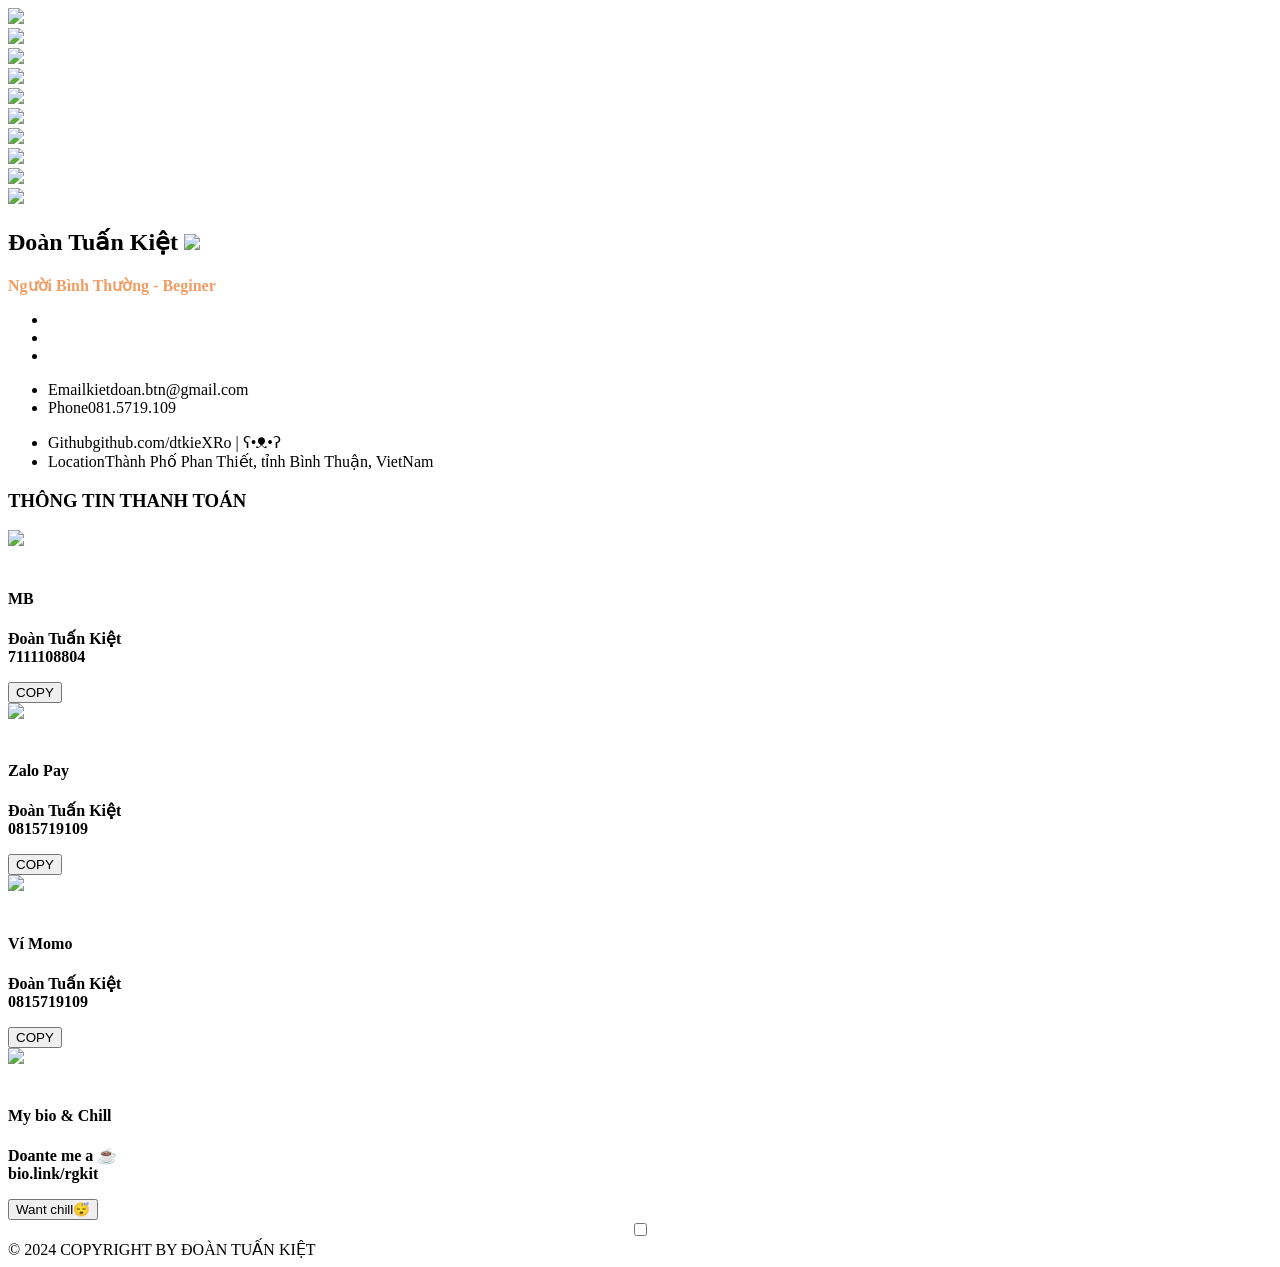
==== index.html @ 57c9725f "Add files via upload" ====
<!DOCTYPE html>
<html lang="vi">
    <head>
        <meta charset="UTF-8" />
        <meta http-equiv="X-UA-Compatible" content="IE=edge" />
        <meta name="viewport" content="width=device-width, initial-scale=1.0" />
        <title>[ Nguyễn Gia Phúc ] </title>
        <link href="https://i.imgur.com/kuAZrG5.jpg" rel="shortcut icon" type="image/x-icon" />
        <meta content="Thông Tin Thanh Toán Của Nguyễn Gia Phúc  !" property="og:title" />
        <meta content="https://cdn.trinhngocminh.com" property="og:url" />
        <meta content="https://i.imgur.com/kuAZrG5.jpg" property="og:image" />
        <meta content="website" property="og:type" />

        <link rel="stylesheet" type="text/css" href="/assets/styles/style.css?ver=2.1" />
    </head>

    <body>
        <div class="snowflake"><img src="/assets/img/hoamai.svg"/></div>
        <div class="snowflake"><img src="/assets/img/hoadao.png"/></div>
        <div class="snowflake"><img src="/assets/img/hoamai.svg"/></div>
        <div class="snowflake"><img src="/assets/img/hoadao.png"/></div>
        <div class="snowflake"><img src="/assets/img/hoamai.svg"/></div>
        <div class="snowflake"><img src="/assets/img/hoadao.png"/></div>
        <div class="snowflake"><img src="/assets/img/hoamai.svg"/></div>
        <div class="snowflake"><img src="/assets/img/hoadao.png"/></div>
        <div class="snowflake"><img src="/assets/img/hoamai.svg"/></div>

        <!-- Preloader -->
        <div class="preloader">
            <div class="preloader__wrap">
                <div class="circle-pulse">
                    <div class="circle-pulse__1"></div>
                    <div class="circle-pulse__2"></div>
                </div>
                <div class="preloader__progress"><span></span></div>
            </div>
        </div>

        <main class="main">
            <!-- Header Image -->
            <div class="header-image">
                <div class="js-parallax" style="background-image: url(/assets/img/profile.jpg);"></div>
            </div>

            <div class="container gutter-top">
                <!-- Header -->
                <header class="header box">
                    <div class="header__left">
                        <div class="header__photo">
                            <img class="header__photo-img" src="https://i.imgur.com/BYxJE1D.jpeg" />
                        </div>
                        <div class="header__base-info">
                            <h2 class="title titl--h1 Ubuntu">
                                <b>Đoàn Tuấn Kiệt  <img src="/assets/img/tich-xanh.png" style="height: 24px;" /></b>
                            </h2>
                            <div class="skill-item" style="color: #ef9d64;"><b>Người Bình Thường - Beginer  </b></div>
                            <ul class="header__social">
                                <li>
                                    <a href="https://www.facebook.com/TNAxRG/"><i class="fab fa-facebook"></i></a>
                                </li>
                                <li>
                                    <a href="//zalo.me/0815719109"><i class="fas fa-phone"></i></a>
                                </li>
                                <li>
                                    <a href="https://www.instagram.com/dtkie_ro/"><i class="fab fa-instagram"></i></a>
                                </li>
                            </ul>
                        </div>
                    </div>
                    <div class="header__right">
                        <ul class="header__contact">
                            <li><span class="overhead">Email</span>kietdoan.btn@gmail.com </li>
                            <li><span class="overhead">Phone</span>081.5719.109</li>
                        </ul>
                        <ul class="header__contact">
                            <li><span class="overhead">Github</span>github.com/dtkieXRo | ʕ•ᴥ•ʔ </li>
                            <li><span class="overhead">Location</span>Thành Phố Phan Thiết, tỉnh Bình Thuận, VietNam</li>
                        </ul>
                    </div>
                </header>

                <div class="row sticky-parent">
                    <!-- Sidebar nav -->

                    <!-- Content -->
                    <div class="col-12">
                        <div class="box box-content">
                            <!-- What -->
                            <div class="mt-1">
                                <h3 class="title title--h2 first-title title__separate">THÔNG TIN THANH TOÁN</h3>
                                <div class="row">
                                    <!-- Case Item -->
                                    <div class="col-12 col-lg-6">
                                        <div class="case-item">
                                            <img src="https://i.imgur.com/5X7IOMB.jpeg" height="55px" />
                                            <div>
                                                &nbsp;
                                                <h4 class="title title--h4">MB</h4>
                                                <p>
                                                    <b>Đoàn Tuấn Kiệt </b><br />
                                                    <b id="mbbank">7111108804  </b>
                                                </p>
                                                <button type="button" class="btn btn-primary btn-copy" onclick="copyToClipboard('#mbbankmbbank')">COPY</button>
                                            </div>
                                        </div>
                                    </div>

                                    <!-- Case Item -->
                                    <div class="col-12 col-lg-6">
                                        <div class="case-item">
                                            <img src="https://i.imgur.com/LvR0i3V.jpeg" height="55px" />
                                            <div>
                                                &nbsp;
                                                <h4 class="title title--h4">Zalo Pay </h4>
                                                <p>
                                                    <b>Đoàn Tuấn Kiệt </b><br />
                                                    <b id="zalopay">0815719109</b>
                                                </p>
                                                <button type="button" class="btn btn-primary btn-copy" onclick="copyToClipboard('#zalopay')">COPY</button>
                                            </div>
                                        </div>
                                    </div>

                                    <!-- Case Item -->
                                    <div class="col-12 col-lg-6">
                                        <div class="case-item">
                                            <img src="/assets/img/momo.png" height="55px" />
                                            <div>
                                                &nbsp;
                                                <h4 class="title title--h4">Ví Momo</h4>
                                                <p>
                                                    <b>Đoàn Tuấn Kiệt </b><br />
                                                    <b id="momo">0815719109 </b>
                                                </p>
                                                <button type="button" class="btn btn-primary btn-copy" onclick="copyToClipboard('#momo')">COPY</button>
                                            </div>
                                        </div>
                                    </div>
                                    <div class="col-12 col-lg-6">
                                        <div class="case-item">
                                            <img src="https://i.imgur.com/7Mg3vXl.jpeg" height="55px" />
                                            <div>
                                                &nbsp;
                                                <h4 class="title title--h4">My bio & Chill </h4>
                                                <p>
                                                    <b>Doante me a ☕ </b><br />
                                                    <b id="pay">bio.link/rgkit</b>
                                                </p>
                                                    <button id="Button" class="btn-primary btn-copy" >Want chill😴</button>

                                                    <script type="text/javascript">
                                                        document.getElementById("Button").onclick = function () {
                                                            location.href = "https://youtu.be/Ic8qdWPeAzk?si=wEjLcihE8HkPSHUP";
                                                        };
                                                    </script>
                                            </div>
                                        </div>
                                    </div>
                                    <!-- Case Item -->
                                </div>
                                <center>
                                    <input type="checkbox" class="checkbox" id="checkbox" value="yes">
                                    <label for="checkbox" class="label-check">
                                      <i class="fas fa-moon"></i>
                                      <i class='fas fa-sun'></i>
                                      <div class='ball'>
                                    </label>
                                </center>
                            </div>

                        </div>

                        <!-- Footer -->
                        <footer class="footer">
                            © 2024 COPYRIGHT BY ĐOÀN TUẤN KIỆT 
                        </footer>
                    </div>
                </div>
            </div>
        </main>
        <!-- JavaScripts -->
        <script src="/assets/js/jquery-3.4.1.min.js"></script>
        <script src="/assets/js/script.js"></script>
        <script src="/assets/js/sweetalert2.all.min.js"></script>
        <script src="/assets/js/plugins.min.js"></script>
        <script src="/assets/js/common.js"></script>
    </body>
</html>
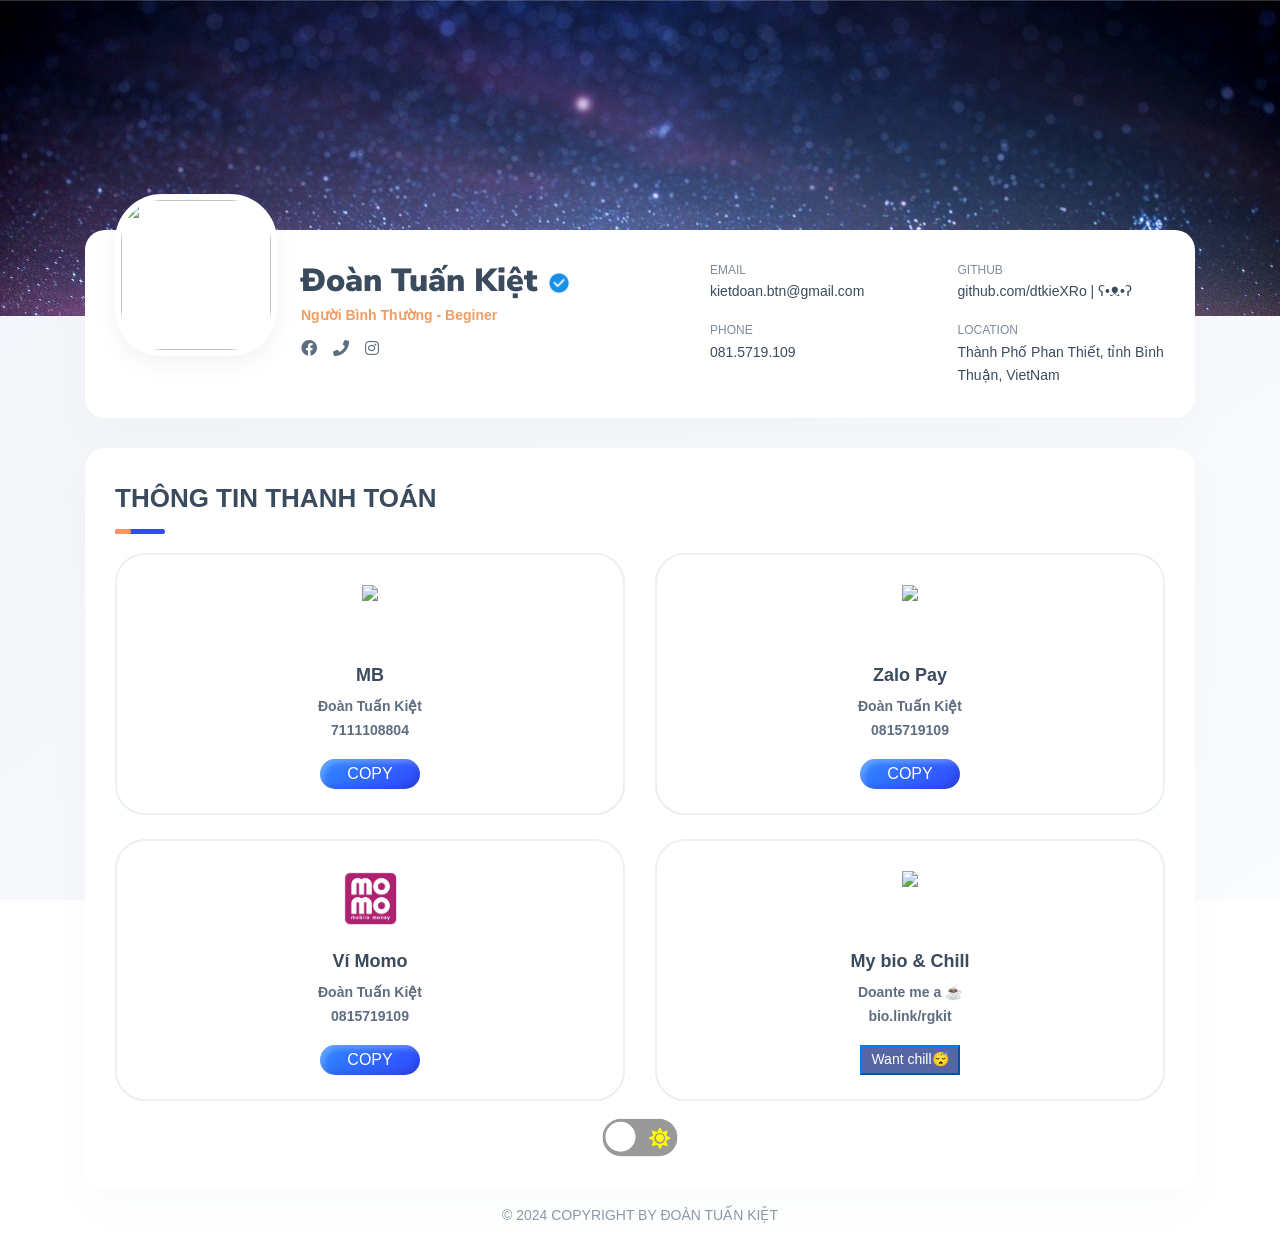
==== commit 1f59678b: "tt pay" ====
--- a/index.html
+++ b/index.html
@@ -1,188 +1,188 @@
-<!DOCTYPE html>
-<html lang="vi">
-    <head>
-        <meta charset="UTF-8" />
-        <meta http-equiv="X-UA-Compatible" content="IE=edge" />
-        <meta name="viewport" content="width=device-width, initial-scale=1.0" />
-        <title>[ Nguyễn Gia Phúc ] </title>
-        <link href="https://i.imgur.com/kuAZrG5.jpg" rel="shortcut icon" type="image/x-icon" />
-        <meta content="Thông Tin Thanh Toán Của Nguyễn Gia Phúc  !" property="og:title" />
-        <meta content="https://cdn.trinhngocminh.com" property="og:url" />
-        <meta content="https://i.imgur.com/kuAZrG5.jpg" property="og:image" />
-        <meta content="website" property="og:type" />
-
-        <link rel="stylesheet" type="text/css" href="/assets/styles/style.css?ver=2.1" />
-    </head>
-
-    <body>
-        <div class="snowflake"><img src="/assets/img/hoamai.svg"/></div>
-        <div class="snowflake"><img src="/assets/img/hoadao.png"/></div>
-        <div class="snowflake"><img src="/assets/img/hoamai.svg"/></div>
-        <div class="snowflake"><img src="/assets/img/hoadao.png"/></div>
-        <div class="snowflake"><img src="/assets/img/hoamai.svg"/></div>
-        <div class="snowflake"><img src="/assets/img/hoadao.png"/></div>
-        <div class="snowflake"><img src="/assets/img/hoamai.svg"/></div>
-        <div class="snowflake"><img src="/assets/img/hoadao.png"/></div>
-        <div class="snowflake"><img src="/assets/img/hoamai.svg"/></div>
-
-        <!-- Preloader -->
-        <div class="preloader">
-            <div class="preloader__wrap">
-                <div class="circle-pulse">
-                    <div class="circle-pulse__1"></div>
-                    <div class="circle-pulse__2"></div>
-                </div>
-                <div class="preloader__progress"><span></span></div>
-            </div>
-        </div>
-
-        <main class="main">
-            <!-- Header Image -->
-            <div class="header-image">
-                <div class="js-parallax" style="background-image: url(/assets/img/profile.jpg);"></div>
-            </div>
-
-            <div class="container gutter-top">
-                <!-- Header -->
-                <header class="header box">
-                    <div class="header__left">
-                        <div class="header__photo">
-                            <img class="header__photo-img" src="https://i.imgur.com/BYxJE1D.jpeg" />
-                        </div>
-                        <div class="header__base-info">
-                            <h2 class="title titl--h1 Ubuntu">
-                                <b>Đoàn Tuấn Kiệt  <img src="/assets/img/tich-xanh.png" style="height: 24px;" /></b>
-                            </h2>
-                            <div class="skill-item" style="color: #ef9d64;"><b>Người Bình Thường - Beginer  </b></div>
-                            <ul class="header__social">
-                                <li>
-                                    <a href="https://www.facebook.com/TNAxRG/"><i class="fab fa-facebook"></i></a>
-                                </li>
-                                <li>
-                                    <a href="//zalo.me/0815719109"><i class="fas fa-phone"></i></a>
-                                </li>
-                                <li>
-                                    <a href="https://www.instagram.com/dtkie_ro/"><i class="fab fa-instagram"></i></a>
-                                </li>
-                            </ul>
-                        </div>
-                    </div>
-                    <div class="header__right">
-                        <ul class="header__contact">
-                            <li><span class="overhead">Email</span>kietdoan.btn@gmail.com </li>
-                            <li><span class="overhead">Phone</span>081.5719.109</li>
-                        </ul>
-                        <ul class="header__contact">
-                            <li><span class="overhead">Github</span>github.com/dtkieXRo | ʕ•ᴥ•ʔ </li>
-                            <li><span class="overhead">Location</span>Thành Phố Phan Thiết, tỉnh Bình Thuận, VietNam</li>
-                        </ul>
-                    </div>
-                </header>
-
-                <div class="row sticky-parent">
-                    <!-- Sidebar nav -->
-
-                    <!-- Content -->
-                    <div class="col-12">
-                        <div class="box box-content">
-                            <!-- What -->
-                            <div class="mt-1">
-                                <h3 class="title title--h2 first-title title__separate">THÔNG TIN THANH TOÁN</h3>
-                                <div class="row">
-                                    <!-- Case Item -->
-                                    <div class="col-12 col-lg-6">
-                                        <div class="case-item">
-                                            <img src="https://i.imgur.com/5X7IOMB.jpeg" height="55px" />
-                                            <div>
-                                                &nbsp;
-                                                <h4 class="title title--h4">MB</h4>
-                                                <p>
-                                                    <b>Đoàn Tuấn Kiệt </b><br />
-                                                    <b id="mbbank">7111108804  </b>
-                                                </p>
-                                                <button type="button" class="btn btn-primary btn-copy" onclick="copyToClipboard('#mbbankmbbank')">COPY</button>
-                                            </div>
-                                        </div>
-                                    </div>
-
-                                    <!-- Case Item -->
-                                    <div class="col-12 col-lg-6">
-                                        <div class="case-item">
-                                            <img src="https://i.imgur.com/LvR0i3V.jpeg" height="55px" />
-                                            <div>
-                                                &nbsp;
-                                                <h4 class="title title--h4">Zalo Pay </h4>
-                                                <p>
-                                                    <b>Đoàn Tuấn Kiệt </b><br />
-                                                    <b id="zalopay">0815719109</b>
-                                                </p>
-                                                <button type="button" class="btn btn-primary btn-copy" onclick="copyToClipboard('#zalopay')">COPY</button>
-                                            </div>
-                                        </div>
-                                    </div>
-
-                                    <!-- Case Item -->
-                                    <div class="col-12 col-lg-6">
-                                        <div class="case-item">
-                                            <img src="/assets/img/momo.png" height="55px" />
-                                            <div>
-                                                &nbsp;
-                                                <h4 class="title title--h4">Ví Momo</h4>
-                                                <p>
-                                                    <b>Đoàn Tuấn Kiệt </b><br />
-                                                    <b id="momo">0815719109 </b>
-                                                </p>
-                                                <button type="button" class="btn btn-primary btn-copy" onclick="copyToClipboard('#momo')">COPY</button>
-                                            </div>
-                                        </div>
-                                    </div>
-                                    <div class="col-12 col-lg-6">
-                                        <div class="case-item">
-                                            <img src="https://i.imgur.com/7Mg3vXl.jpeg" height="55px" />
-                                            <div>
-                                                &nbsp;
-                                                <h4 class="title title--h4">My bio & Chill </h4>
-                                                <p>
-                                                    <b>Doante me a ☕ </b><br />
-                                                    <b id="pay">bio.link/rgkit</b>
-                                                </p>
+<!DOCTYPE html>
+<html lang="vi">
+    <head>
+        <meta charset="UTF-8" />
+        <meta http-equiv="X-UA-Compatible" content="IE=edge" />
+        <meta name="viewport" content="width=device-width, initial-scale=1.0" />
+        <title>[ Nguyễn Gia Phúc ] </title>
+        <link href="https://i.imgur.com/kuAZrG5.jpg" rel="shortcut icon" type="image/x-icon" />
+        <meta content="Thông Tin Thanh Toán Của Nguyễn Gia Phúc  !" property="og:title" />
+        <meta content="https://cdn.trinhngocminh.com" property="og:url" />
+        <meta content="https://i.imgur.com/kuAZrG5.jpg" property="og:image" />
+        <meta content="website" property="og:type" />
+
+        <link rel="stylesheet" type="text/css" href="/assets/styles/style.css?ver=2.1" />
+    </head>
+
+    <body>
+        <div class="snowflake"><img src="/assets/img/hoamai.svg"/></div>
+        <div class="snowflake"><img src="/assets/img/hoadao.png"/></div>
+        <div class="snowflake"><img src="/assets/img/hoamai.svg"/></div>
+        <div class="snowflake"><img src="/assets/img/hoadao.png"/></div>
+        <div class="snowflake"><img src="/assets/img/hoamai.svg"/></div>
+        <div class="snowflake"><img src="/assets/img/hoadao.png"/></div>
+        <div class="snowflake"><img src="/assets/img/hoamai.svg"/></div>
+        <div class="snowflake"><img src="/assets/img/hoadao.png"/></div>
+        <div class="snowflake"><img src="/assets/img/hoamai.svg"/></div>
+
+        <!-- Preloader -->
+        <div class="preloader">
+            <div class="preloader__wrap">
+                <div class="circle-pulse">
+                    <div class="circle-pulse__1"></div>
+                    <div class="circle-pulse__2"></div>
+                </div>
+                <div class="preloader__progress"><span></span></div>
+            </div>
+        </div>
+
+        <main class="main">
+            <!-- Header Image -->
+            <div class="header-image">
+                <div class="js-parallax" style="background-image: url(/assets/img/profile.jpg);"></div>
+            </div>
+
+            <div class="container gutter-top">
+                <!-- Header -->
+                <header class="header box">
+                    <div class="header__left">
+                        <div class="header__photo">
+                            <img class="header__photo-img" src="https://i.imgur.com/BYxJE1D.jpeg" />
+                        </div>
+                        <div class="header__base-info">
+                            <h2 class="title titl--h1 Ubuntu">
+                                <b>Đoàn Tuấn Kiệt  <img src="/assets/img/tich-xanh.png" style="height: 24px;" /></b>
+                            </h2>
+                            <div class="skill-item" style="color: #ef9d64;"><b>Người Bình Thường - Beginer  </b></div>
+                            <ul class="header__social">
+                                <li>
+                                    <a href="https://www.facebook.com/TNAxRG/"><i class="fab fa-facebook"></i></a>
+                                </li>
+                                <li>
+                                    <a href="//zalo.me/0815719109"><i class="fas fa-phone"></i></a>
+                                </li>
+                                <li>
+                                    <a href="https://www.instagram.com/dtkie_ro/"><i class="fab fa-instagram"></i></a>
+                                </li>
+                            </ul>
+                        </div>
+                    </div>
+                    <div class="header__right">
+                        <ul class="header__contact">
+                            <li><span class="overhead">Email</span>kietdoan.btn@gmail.com </li>
+                            <li><span class="overhead">Phone</span>081.5719.109</li>
+                        </ul>
+                        <ul class="header__contact">
+                            <li><span class="overhead">Github</span>github.com/dtkieXRo | ʕ•ᴥ•ʔ </li>
+                            <li><span class="overhead">Location</span>Thành Phố Phan Thiết, tỉnh Bình Thuận, VietNam</li>
+                        </ul>
+                    </div>
+                </header>
+
+                <div class="row sticky-parent">
+                    <!-- Sidebar nav -->
+
+                    <!-- Content -->
+                    <div class="col-12">
+                        <div class="box box-content">
+                            <!-- What -->
+                            <div class="mt-1">
+                                <h3 class="title title--h2 first-title title__separate">THÔNG TIN THANH TOÁN</h3>
+                                <div class="row">
+                                    <!-- Case Item -->
+                                    <div class="col-12 col-lg-6">
+                                        <div class="case-item">
+                                            <img src="https://i.imgur.com/5X7IOMB.jpeg" height="55px" />
+                                            <div>
+                                                &nbsp;
+                                                <h4 class="title title--h4">MB</h4>
+                                                <p>
+                                                    <b>Đoàn Tuấn Kiệt </b><br />
+                                                    <b id="mbbank">7111108804  </b>
+                                                </p>
+                                                <button type="button" class="btn btn-primary btn-copy" onclick="copyToClipboard('#mbbankmbbank')">COPY</button>
+                                            </div>
+                                        </div>
+                                    </div>
+
+                                    <!-- Case Item -->
+                                    <div class="col-12 col-lg-6">
+                                        <div class="case-item">
+                                            <img src="https://i.imgur.com/LvR0i3V.jpeg" height="55px" />
+                                            <div>
+                                                &nbsp;
+                                                <h4 class="title title--h4">Zalo Pay </h4>
+                                                <p>
+                                                    <b>Đoàn Tuấn Kiệt </b><br />
+                                                    <b id="zalopay">0815719109</b>
+                                                </p>
+                                                <button type="button" class="btn btn-primary btn-copy" onclick="copyToClipboard('#zalopay')">COPY</button>
+                                            </div>
+                                        </div>
+                                    </div>
+
+                                    <!-- Case Item -->
+                                    <div class="col-12 col-lg-6">
+                                        <div class="case-item">
+                                            <img src="/assets/img/momo.png" height="55px" />
+                                            <div>
+                                                &nbsp;
+                                                <h4 class="title title--h4">Ví Momo</h4>
+                                                <p>
+                                                    <b>Đoàn Tuấn Kiệt </b><br />
+                                                    <b id="momo">0815719109 </b>
+                                                </p>
+                                                <button type="button" class="btn btn-primary btn-copy" onclick="copyToClipboard('#momo')">COPY</button>
+                                            </div>
+                                        </div>
+                                    </div>
+                                    <div class="col-12 col-lg-6">
+                                        <div class="case-item">
+                                            <img src="https://i.imgur.com/7Mg3vXl.jpeg" height="55px" />
+                                            <div>
+                                                &nbsp;
+                                                <h4 class="title title--h4">My bio & Chill </h4>
+                                                <p>
+                                                    <b>Doante me a ☕ </b><br />
+                                                    <b id="pay">bio.link/rgkit</b>
+                                                </p>
                                                     <button id="Button" class="btn-primary btn-copy" >Want chill😴</button>
 
                                                     <script type="text/javascript">
                                                         document.getElementById("Button").onclick = function () {
                                                             location.href = "https://youtu.be/Ic8qdWPeAzk?si=wEjLcihE8HkPSHUP";
                                                         };
-                                                    </script>
-                                            </div>
-                                        </div>
-                                    </div>
-                                    <!-- Case Item -->
-                                </div>
-                                <center>
-                                    <input type="checkbox" class="checkbox" id="checkbox" value="yes">
-                                    <label for="checkbox" class="label-check">
-                                      <i class="fas fa-moon"></i>
-                                      <i class='fas fa-sun'></i>
-                                      <div class='ball'>
-                                    </label>
-                                </center>
-                            </div>
-
-                        </div>
-
-                        <!-- Footer -->
-                        <footer class="footer">
-                            © 2024 COPYRIGHT BY ĐOÀN TUẤN KIỆT 
-                        </footer>
-                    </div>
-                </div>
-            </div>
-        </main>
-        <!-- JavaScripts -->
-        <script src="/assets/js/jquery-3.4.1.min.js"></script>
-        <script src="/assets/js/script.js"></script>
-        <script src="/assets/js/sweetalert2.all.min.js"></script>
-        <script src="/assets/js/plugins.min.js"></script>
-        <script src="/assets/js/common.js"></script>
-    </body>
-</html>
+                                                    </script>
+                                            </div>
+                                        </div>
+                                    </div>
+                                    <!-- Case Item -->
+                                </div>
+                                <center>
+                                    <input type="checkbox" class="checkbox" id="checkbox" value="yes">
+                                    <label for="checkbox" class="label-check">
+                                      <i class="fas fa-moon"></i>
+                                      <i class='fas fa-sun'></i>
+                                      <div class='ball'>
+                                    </label>
+                                </center>
+                            </div>
+
+                        </div>
+
+                        <!-- Footer -->
+                        <footer class="footer">
+                            © 2024 COPYRIGHT BY ĐOÀN TUẤN KIỆT 
+                        </footer>
+                    </div>
+                </div>
+            </div>
+        </main>
+        <!-- JavaScripts -->
+        <script src="/assets/js/jquery-3.4.1.min.js"></script>
+        <script src="/assets/js/script.js"></script>
+        <script src="/assets/js/sweetalert2.all.min.js"></script>
+        <script src="/assets/js/plugins.min.js"></script>
+        <script src="/assets/js/common.js"></script>
+    </body>
+</html>
--- a/assets/styles/style.css
+++ b/assets/styles/style.css
@@ -0,0 +1,2725 @@
+/* ------------------------------------------------
+ Author: LuvUYN (LuvUYN)
+ Modder: KieR
+ Template Name: LUYN 08.03
+ version: 08.03.08
+------------------------------------------------ */
+/* ------------------------------------------------
+
+ - General Styles
+ - Typography
+ - Preloader
+ - Form
+ - Button
+ - Preloader
+ - Header
+ - Sections
+ - Navbar
+ - Footer
+ - Cases
+ - Clients
+ - Contact
+ - Single post
+ - Footer
+ - Contact
+ - Portfolio
+ - News
+ - Single news
+ - Testimonials
+ - Timeline
+ - Other
+ - Custom
+------------------------------------------------ */
+
+@import url("bootstrap.css");
+@import url("https://cdnjs.cloudflare.com/ajax/libs/font-awesome/5.10.1/css/all.min.css");
+@import url("https://fonts.googleapis.com/css2?family=Nunito+Sans:wght@300&display=swap");
+
+:root {
+  --background: linear-gradient(145.44deg, #F2F4FA 0%, #FAFBFC 100%);
+  --color: #5E6E80;
+  --preloader: #fff;
+  --header__left: #EBF0F2;
+  --header__photo: #fff;
+  --header__social: #5E6E80;
+  --box__color: #fff;
+  --box__border: #EBF0F2;
+  --case__item: #EBF0F2;
+  --overhead: rgba(94, 110, 128, 0.8); 
+  --text__color: #3B4B5E;
+}
+
+[data-theme="dark"] {
+  --background: #1d1e24;
+  --color: #aeb0b8;
+  --preloader: #1d1e24;
+  --header__left: #33363d;
+  --header__photo: #23262b;
+  --header__social:#93959c;
+  --box__color: #23262b;
+  --box__boder: #33363d; 
+  --case__item: #33363d;
+  --overhead: #aeb0b8;
+  --text__color: #fcfcfc;
+}
+
+/* -----------------------------------------------------------------
+    - General Styles
+----------------------------------------------------------------- */
+*,
+::before,
+::after {
+  background-repeat: no-repeat;
+  box-sizing: border-box;
+}
+
+html {
+  font-size: 1rem;
+  -webkit-overflow-scrolling: touch;
+  -webkit-box-sizing: border-box;
+  box-sizing: border-box;
+  -ms-overflow-x: hidden;
+}
+
+body, html {
+  -webkit-text-size-adjust: 100%;
+}
+
+body {
+  background: var(--background);
+  background-repeat: no-repeat;
+  background-attachment: fixed;
+  color: var(--color);
+  font-family: "Poppins", sans-serif;
+  font-weight: 400;
+  font-size: 0.875rem;
+  line-height: 1.7;
+  min-height: 100vh;
+  overflow-x: hidden;
+  -ms-overflow-style: scrollbar;
+  -webkit-font-smoothing: antialiased;
+}
+@media only screen and (max-width: 580px) {
+  body {
+    line-height: 1.6;
+  }
+}
+
+html.is-scroll-disabled body {
+  height: 100vh;
+  overflow: hidden;
+}
+
+@media all and (-ms-high-contrast: none), (-ms-high-contrast: active) {
+  html.is-scroll-disabled {
+    overflow: hidden;
+  }
+}
+.no-scroll {
+  overflow: hidden;
+  -ms-overflow-style: none;
+}
+
+.no-scroll-height {
+  overflow-x: hidden;
+}
+
+.svg-defs {
+  position: absolute;
+  height: 0;
+  width: 0;
+}
+
+@media only screen and (max-width: 580px) {
+  .bg-triangles {
+    background-size: contain;
+  }
+}
+
+/* -----------------------------------------------------------------
+    - Typography
+----------------------------------------------------------------- */
+h1, h2, h3, h4, h5, h6 {
+  color: var(--text__color);
+  font-family: "Poppins", sans-serif;
+  font-weight: 600;
+  line-height: 1.3;
+}
+.title--h1 {
+  font-size: 2rem;
+  margin-bottom: 1.3rem;
+}
+@media only screen and (max-width: 580px) {
+  .title--h1 {
+    font-size: 1.75rem;
+    margin-bottom: 1rem;
+  }
+}
+.title--h2 {
+  font-size: 1.625rem;
+}
+@media only screen and (max-width: 580px) {
+  .title--h2 {
+    font-size: 1.375rem;
+  }
+}
+.title--h3 {
+  font-size: 1.5rem;
+  margin-bottom: 1rem;
+}
+@media only screen and (max-width: 580px) {
+  .title--h3 {
+    font-size: 1.125rem;
+  }
+}
+.title--h4 {
+  font-size: 1.125rem;
+}
+@media only screen and (max-width: 580px) {
+  .title--h4 {
+    font-size: 1rem;
+  }
+}
+.title--h5 {
+  font-size: 1rem;
+}
+@media only screen and (max-width: 580px) {
+  .title--h5 {
+    font-size: 0.875rem;
+  }
+}
+.title--h6 {
+  font-size: 0.875rem;
+}
+@media only screen and (max-width: 580px) {
+  .title--h6 {
+    font-size: 0.75rem;
+  }
+}
+.title--tone {
+  color: #304CFD;
+}
+.title-icon {
+  margin-right: 0.5rem;
+  margin-top: -0.25rem;
+  height: 1.875rem;
+  width: 1.875rem;
+}
+@media only screen and (max-width: 580px) {
+  .title-icon {
+    height: 1.5625rem;
+    width: 1.875rem;
+  }
+}
+.title__separate {
+  margin-bottom: 2.3125rem;
+  position: relative;
+}
+.title__separate::before, .title__separate::after {
+  content: '';
+  background-color: #304CFD;
+  border-radius: 0.5rem;
+  height: 5px;
+  position: absolute;
+  bottom: -1.125rem;
+  left: 0;
+  width: 3.125rem;
+  z-index: 1;
+}
+.title__separate::after {
+  background-color: #FF965D;
+  width: 1rem;
+}
+@media only screen and (max-width: 580px) {
+  .title__separate {
+    margin-bottom: 1.5625rem;
+  }
+  .title__separate::before, .title__separate::after {
+    height: 0.1875rem;
+    bottom: -0.625rem;
+  }
+  .title__separate::before {
+    width: 3rem;
+  }
+  .title__separate::after {
+    width: 1rem;
+  }
+}
+
+.weight--400 {
+  font-weight: 400;
+}
+.weight--500 {
+  font-weight: 500;
+}
+.weight--600 {
+  font-weight: 600;
+}
+
+.overhead {
+  color: var(--overhead);
+  font-size: 0.75rem;
+  display: block;
+  text-transform: uppercase;
+}
+
+.block-quote {
+  font-size: 1.25rem;
+  font-weight: 400;
+  font-style: italic;
+  margin: 1.8125rem 0;
+  position: relative;
+  line-height: 1.6;
+}
+@media only screen and (max-width: 991px) {
+  .block-quote {
+    padding-left: 3.75rem;
+  }
+}
+@media only screen and (max-width: 580px) {
+  .block-quote {
+    font-size: 1.125rem;
+    margin: 0.625rem 0 1.25rem;
+    padding-left: 0;
+    padding-top: 2.5rem;
+  }
+}
+.block-quote::before {
+  background-image: url(../icons/icon-quote.svg);
+  background-repeat: no-repeat;
+  background-position: center;
+  background-size: contain;
+  content: '';
+  height: 2.125rem;
+  margin: 0 auto;
+  position: absolute;
+  top: 0;
+  left: -3.375rem;
+  width: 2.125rem;
+}
+@media only screen and (max-width: 991px) {
+  .block-quote::before {
+    left: 0;
+  }
+}
+@media only screen and (max-width: 580px) {
+  .block-quote::before {
+    right: 0;
+  }
+}
+.block-quote__author {
+  font-size: 0.875rem;
+  font-style: normal;
+  display: block;
+  margin-top: 0.625rem;
+  padding-left: 3rem;
+  position: relative;
+}
+@media only screen and (max-width: 580px) {
+  .block-quote__author {
+    font-size: 0.875rem;
+    margin-top: 0;
+    padding-left: 2rem;
+  }
+}
+.block-quote__author::before {
+  content: '';
+  background-color: #5E6E80;
+  height: 1px;
+  margin-bottom: auto;
+  margin-top: auto;
+  position: absolute;
+  top: 0;
+  bottom: 0;
+  left: 0;
+  width: 2rem;
+}
+@media only screen and (max-width: 580px) {
+  .block-quote__author::before {
+    width: 1rem;
+  }
+}
+
+a {
+  color: #304CFD;
+  cursor: pointer;
+  text-decoration: none;
+  -webkit-text-decoration-skip: objects;
+  transition: color 0.3s cubic-bezier(0.72, 0.16, 0.345, 0.875);
+}
+a:hover {
+  color: #304CFD;
+  outline: none;
+  text-decoration: underline;
+}
+a.decoration--none {
+  text-decoration: none;
+}
+
+img {
+  max-width: 100%;
+  -webkit-user-select: none;
+  -moz-user-select: none;
+  -ms-user-select: none;
+  user-select: none;
+}
+
+iframe {
+  background-color: #5E6E80;
+  border: 0;
+  display: block;
+  height: 100%;
+  width: 100%;
+}
+
+.cover {
+  border-radius: 0.375rem;
+  object-fit: cover;
+  object-position: center;
+  font-family: 'object-fit: cover; object-position: center;';
+  height: 100%;
+  width: 100%;
+}
+@media only screen and (max-width: 580px) {
+  .cover {
+    border-radius: 0.25rem;
+  }
+}
+
+::-moz-selection {
+  background: transparent;
+  color: #304CFD;
+}
+
+::selection {
+  background: transparent;
+  color: #304CFD;
+}
+
+/* -----------------------------------------------------------------
+    - Form
+----------------------------------------------------------------- */
+.form-control, .textarea, select,
+.custom-select {
+  background-color: #F7F9FA;
+  border: 2px solid #F7F9FA;
+  border-radius: 1.25rem;
+  box-shadow: none;
+  color: #5E6E80;
+  font-size: inherit;
+  height: auto;
+  padding: 0.875rem 1.375rem 0.8125rem;
+  position: relative;
+  width: 100%;
+  -webkit-appearance: none;
+  -moz-appearance: none;
+  appearance: none;
+}
+@media only screen and (max-width: 580px) {
+  .form-control, .textarea, select,
+  .custom-select {
+    padding: 0.8125rem 1.375rem 0.75rem;
+  }
+}
+
+.form-control:focus, .textarea:focus, select:focus,
+.custom-select:focus {
+  background-color: #fff;
+  border: 2px solid rgba(141, 153, 166, 0.2);
+  color: #5E6E80;
+  box-shadow: none;
+  outline: none;
+}
+
+.form-control {
+  line-height: inherit;
+}
+@media all and (-ms-high-contrast: none), (-ms-high-contrast: active) {
+  .form-control {
+    line-height: 0;
+  }
+}
+.form-control__icon {
+  padding-left: 3.375rem;
+}
+@media only screen and (max-width: 580px) {
+  .form-control__icon {
+    padding-left: 2.8125rem;
+  }
+}
+
+.textarea {
+  border-radius: 1.25rem;
+  display: block;
+  padding: 0.8125rem 1.1875rem;
+  resize: none;
+}
+
+.form-group {
+  margin-bottom: 2rem;
+  position: relative;
+}
+@media only screen and (max-width: 580px) {
+  .form-group {
+    margin-bottom: 1.6875rem;
+  }
+}
+.form-group .font-icon {
+  color: #5E6E80;
+  font-size: 1.125rem;
+  margin: auto 0;
+  position: absolute;
+  top: 0;
+  bottom: 0;
+  left: 2.375rem;
+  height: 1rem;
+  width: 1rem;
+  z-index: 1;
+}
+@media only screen and (max-width: 580px) {
+  .form-group .font-icon {
+    font-size: 1rem;
+    left: 2.125rem;
+  }
+}
+
+.help-block {
+  position: absolute;
+  font-size: 0.75rem;
+  line-height: 1.4;
+  padding-top: 0.3125rem;
+  padding-left: 0.375rem;
+}
+@media only screen and (max-width: 580px) {
+  .help-block {
+    font-size: 0.6875rem;
+  }
+}
+
+.with-errors {
+  color: #FF3D57;
+}
+
+.has-error input,
+.has-error textarea,
+.has-error input:focus,
+.has-error textarea:focus {
+  border-color: #FF3D57;
+}
+
+#validator-contact {
+  font-size: 0.875rem;
+  margin-top: 1rem;
+}
+
+.form-control::-webkit-input-placeholder {
+  color: #8D99A6;
+}
+
+.form-control::-moz-placeholder {
+  color: #8D99A6;
+}
+
+.form-control:-ms-input-placeholder {
+  color: #8D99A6;
+}
+
+.form-control::-ms-input-placeholder {
+  color: #8D99A6;
+}
+
+.form-control::placeholder {
+  color: #8D99A6;
+}
+
+input:invalid,
+textarea:invalid {
+  outline: none !important;
+}
+
+.custom-control-input:focus ~ .custom-control-label::before {
+  box-shadow: 0 0 0 0.2rem rgba(48, 76, 253, 0.25);
+}
+.custom-control-input:focus:not(:checked) ~ .custom-control-label::before {
+  border-color: #304CFD;
+}
+.custom-control-input:not(:disabled):active ~ .custom-control-label::before {
+  border-color: #fff;
+  background-color: transparent;
+}
+.custom-control-input:checked ~ .custom-control-label::before {
+  border-color: #304CFD;
+  background-color: #304CFD;
+}
+
+.custom-control-label {
+  line-height: 1.55;
+  padding-left: 0.5rem;
+}
+.custom-control-label::before {
+  background-color: transparent;
+  border: 1px solid #5E6E80;
+}
+
+select,
+.custom-select {
+  background: url("data:image/svg+xml,%3csvg xmlns='http://www.w3.org/2000/svg' viewBox='0 0 4 5'%3e%3cpath fill='%23fff' d='M2 0L0 2h4zm0 5L0 3h4z'/%3e%3c/svg%3e") no-repeat right 0.1rem center/10px 16px;
+}
+select option,
+.custom-select option {
+  color: #5E6E80;
+}
+
+.dropdown-menu {
+  border: 0;
+  border-radius: 12px;
+  box-shadow: 0 0.5rem 2.5rem rgba(94, 110, 128, 0.25);
+  color: #5E6E80;
+  font-size: 0.9375rem;
+}
+.dropdown-menu::before {
+  content: '';
+  border-left: 0.375rem solid transparent;
+  border-right: 0.375rem solid transparent;
+  border-bottom: 0.375rem solid #fff;
+  height: 0;
+  position: absolute;
+  top: -0.375rem;
+  left: 1.125rem;
+  width: 0;
+}
+.dropdown.dropup .dropdown-menu::before {
+  border-left: 0.375rem solid transparent;
+  border-right: 0.375rem solid transparent;
+  border-top: 0.375rem solid #fff;
+  border-bottom: 0.375rem solid transparent;
+  top: auto;
+  bottom: -0.75rem;
+}
+
+.tooltip-inner {
+  max-width: 12.5rem;
+  padding: 0.25rem 0.625rem 0.25rem;
+  background-color: #5E6E80;
+  border-radius: 0.25rem;
+  box-shadow: 0 1rem 2rem rgba(94, 110, 128, 0.25), 0 0.125rem 1rem rgba(94, 110, 128, 0.5);
+}
+.tooltip.show {
+  opacity: 1;
+}
+
+.bs-tooltip-top .arrow::before,
+.bs-tooltip-auto[x-placement^="top"] .arrow::before {
+  border-width: 0.3125rem 0.3125rem 0;
+  border-top-color: #5E6E80;
+}
+
+.bs-tooltip-right .arrow::before,
+.bs-tooltip-auto[x-placement^="right"] .arrow::before {
+  border-width: 0.3125rem 0.3125rem 0.3125rem 0;
+  border-right-color: #5E6E80;
+}
+
+.bs-tooltip-left .arrow::before,
+.bs-tooltip-auto[x-placement^="left"] .arrow::before {
+  border-width: 0.3125rem 0 0.3125rem 0.3125rem;
+  border-left-color: #5E6E80;
+}
+
+.bs-tooltip-bottom .arrow::before,
+.bs-tooltip-auto[x-placement^="bottom"] .arrow::before {
+  border-width: 0 0.3125rem 0.3125rem;
+  border-bottom-color: #5E6E80;
+}
+
+@media only screen and (min-width: 580px) {
+  .pt-sm-6 {
+    padding-top: 5rem;
+  }
+}
+
+.btn {
+  background-image: linear-gradient(142.17deg, #3086FF 6.66%, #304CFD 91.48%);
+  box-shadow: inset -0.25rem -0.25rem 0.3125rem rgba(0, 0, 0, 0.1), inset 0.25rem 0.25rem 0.3125rem rgba(255, 255, 255, 0.23);
+  border-radius: 20px;
+  border: 0;
+  color: #fff;
+  cursor: pointer;
+  font-size: 1rem;
+  font-weight: 400;
+  line-height: 1;
+  height: 3.5rem;
+  padding: 0 1.5rem;
+  position: relative;
+  transition: .4s ease-in-out;
+  white-space: nowrap;
+}
+.btn:hover {
+  color: #fff;
+  box-shadow: none;
+  opacity: .9;
+}
+.btn .font-icon {
+  margin-right: 0.375rem;
+}
+.btn.disabled {
+  pointer-events: none;
+}
+.btn.disabled:hover {
+  opacity: .9;
+}
+.btn.disabled:hover {
+  opacity: .9;
+}
+
+button:focus {
+  outline: none;
+}
+
+/* -----------------------------------------------------------------
+    - Preloader
+----------------------------------------------------------------- */
+.preloader {
+  display: flex;
+  align-items: center;
+  justify-content: center;
+  background-color: var(--preloader);
+  position: fixed;
+  top: 0;
+  left: 0;
+  width: 100%;
+  height: 100%;
+  overflow: hidden;
+  text-align: center;
+  z-index: 1106;
+  opacity: 1;
+}
+.preloader > * {
+  min-width: 0;
+}
+.preloader__wrap {
+  width: 100%;
+  max-width: 9.375rem;
+}
+.preloader__progress {
+  background: var(--preloader);
+  height: 0.125rem;
+  position: absolute;
+  top: 0;
+  left: 0;
+  overflow: hidden;
+  width: 100%;
+}
+.preloader__progress span {
+  background: #304CFD;
+  position: absolute;
+  top: 0;
+  left: 0;
+  height: 100%;
+  width: 0;
+}
+
+.circle-pulse > * {
+  position: absolute;
+  top: 50%;
+  left: 50%;
+  border-radius: 50%;
+  box-sizing: border-box;
+  transform: scale(0);
+  animation: pulse 1.6s linear infinite;
+}
+
+.circle-pulse__1 {
+  width: 6rem;
+  height: 6rem;
+  margin-top: -3rem;
+  margin-left: -3rem;
+  background-color: #304CFD;
+}
+
+.circle-pulse__2 {
+  width: 4.8rem;
+  height: 4.8rem;
+  margin-top: -2.4rem;
+  margin-left: -2.4rem;
+  background-color: rgba(48, 76, 253, 0.7);
+  animation-delay: -0.8s;
+}
+
+@keyframes pulse {
+  0% {
+    transform: scale(0, 0);
+    opacity: 1;
+  }
+  100% {
+    transform: scale(1, 1);
+    opacity: 0;
+  }
+}
+/* -----------------------------------------------------------------
+    - Header
+----------------------------------------------------------------- */
+.header-image {
+  height: 19.75rem;
+  position: absolute;
+  top: 0;
+  left: 0;
+  width: 100%;
+}
+
+.header {
+  display: flex;
+  margin-bottom: 1.875rem;
+}
+.header > * {
+  min-width: 0;
+}
+@media only screen and (max-width: 991px) {
+  .header {
+    flex-direction: column;
+  }
+}
+@media only screen and (max-width: 580px) {
+  .header {
+    margin-bottom: 0.9375rem;
+  }
+}
+.header__left {
+  display: flex;
+  align-items: start;
+  flex: 0 0 50%;
+  padding-right: 1.875rem;
+  position: relative;
+}
+.header__left > * {
+  min-width: 0;
+}
+.header__left::before {
+  content: '';
+  background-color: --header__left;
+  position: absolute;
+  top: 0;
+  right: 0;
+  bottom: 0;
+  height: 100%;
+  width: 1px;
+}
+@media only screen and (max-width: 991px) {
+  .header__left {
+    align-items: center;
+    flex-direction: column;
+    padding-right: 0;
+    padding-bottom: 1.25rem;
+    text-align: center;
+  }
+  .header__left::before {
+    position: absolute;
+    top: auto;
+    right: 0;
+    bottom: 0;
+    height: 1px;
+    width: 100%;
+  }
+}
+.header__right {
+  display: flex;
+  align-items: start;
+  flex: 0 0 50%;
+  padding-left: 1.875rem;
+}
+.header__right > * {
+  min-width: 0;
+}
+@media only screen and (max-width: 991px) {
+  .header__right {
+    padding-left: 0;
+    padding-top: 1.875rem;
+  }
+  .header__right ul:first-child {
+    padding: 0;
+  }
+}
+@media only screen and (max-width: 580px) {
+  .header__right {
+    flex-direction: column;
+    padding-top: 1.5rem;
+  }
+}
+.header__photo {
+  background-color: var(--header__photo);
+  border: 0.375rem solid var(--header__photo);
+  border-radius: 2.9375rem;
+  box-shadow: 0 0.5rem 1.5rem rgba(0, 0, 0, 0.05);
+  margin-top: -4.125rem;
+  height: 10.125rem;
+  overflow: hidden;
+  width: 10.125rem;
+}
+@media only screen and (max-width: 991px) {
+  .header__photo {
+    margin-top: -5rem;
+    margin-bottom: 1.25rem;
+  }
+}
+.header__photo-img {
+  height: 100%;
+  width: 100%;
+}
+.header__base-info {
+  margin-left: 1.5rem;
+}
+@media only screen and (max-width: 991px) {
+  .header__base-info {
+    margin-left: 0;
+  }
+}
+.header__base-info .title {
+  margin-bottom: 0.125rem;
+}
+.header__social {
+  display: flex;
+  align-items: center;
+  font-size: 1rem;
+  list-style: none;
+  margin-top: 0.5rem;
+  margin-bottom: 0;
+  padding: 0;
+}
+.header__social > * {
+  min-width: 0;
+}
+.header__social li {
+  margin-right: 1rem;
+}
+.header__social li:last-child {
+  margin-right: 0;
+}
+.header__social a {
+  color: var(--header__social);
+  text-decoration: none;
+}
+.header__social a:hover {
+  color: #304CFD;
+}
+@media only screen and (max-width: 991px) {
+  .header__social {
+    justify-content: center;
+  }
+}
+.header__contact {
+  color: var(--text__color);
+}
+.header__contact {
+  list-style: none;
+  margin-bottom: 0;
+  width: 50%;
+}
+@media only screen and (max-width: 991px) {
+  .header__contact:first-child {
+    padding: 0;
+    margin-bottom: 1rem;
+  }
+}
+@media only screen and (max-width: 580px) {
+  .header__contact {
+    padding: 0;
+    width: 100%;
+  }
+  .header__contact:first-child {
+    margin-bottom: 0.75rem;
+  }
+}
+.header__contact li {
+  margin-bottom: 1rem;
+  word-break: break-all;
+}
+@media only screen and (max-width: 580px) {
+  .header__contact li {
+    margin-bottom: 0.75rem;
+  }
+}
+.header__contact li:last-child {
+  margin-bottom: 0;
+}
+
+.status {
+  font-size: 0.875rem;
+  display: inline-flex;
+  align-items: center;
+}
+.status > * {
+  min-width: 0;
+}
+
+/* -----------------------------------------------------------------
+    - Sections
+----------------------------------------------------------------- */
+.box {
+  background-color: var(--box__color);
+  border-radius: 20px;
+  box-shadow: 0px 20px 40px rgba(103, 118, 128, 0.03);
+  padding: 1.875rem;
+  position: relative;
+  transition: box-shadow .3s ease-in-out;
+}
+@media only screen and (max-width: 580px) {
+  .box {
+    padding: 1rem;
+  }
+}
+.box__border {
+  border: 2px solid var(--box__border);
+  border-radius: 20px;
+}
+@media only screen and (max-width: 580px) {
+  .box__border {
+    border-radius: 13.3333333333px;
+    padding: 1rem;
+  }
+}
+
+@media only screen and (max-width: 991px) {
+  .box-content {
+    border-radius: 0 0 20px 20px;
+  }
+}
+@media only screen and (max-width: 580px) {
+  .box-content {
+    border-radius: 13.3333333333px;
+  }
+}
+
+.js-image {
+  background-size: cover;
+  background-position: center;
+  height: 100%;
+  width: 100%;
+}
+
+.overlay {
+  position: relative;
+}
+.overlay::before, .overlay--45::before, .overlay--80::before {
+  content: '';
+  background-color: rgba(46, 47, 54, 0.8);
+  position: absolute;
+  top: 0;
+  left: 0;
+  height: 100%;
+  width: 100%;
+  z-index: 2;
+}
+.overlay--45::before {
+  background-color: rgba(46, 47, 54, 0.45);
+}
+.overlay--80::before {
+  background-color: rgba(46, 47, 54, 0.8);
+}
+
+.gutter-top {
+  padding-top: 14.375rem;
+}
+@media only screen and (max-width: 580px) {
+  .gutter-top {
+    padding-top: 5rem;
+  }
+}
+.gutter-top-100 {
+  padding-top: 6.25rem;
+}
+@media only screen and (max-width: 580px) {
+  .gutter-top-100 {
+    padding-top: 8.125rem;
+  }
+}
+
+.avatar {
+  display: block;
+  height: 100%;
+  width: 100%;
+}
+.avatar--180 {
+  max-height: 11.25rem;
+  max-width: 11.25rem;
+  height: 11.25rem;
+  width: 11.25rem;
+}
+@media only screen and (max-width: 991px) {
+  .avatar--180 {
+    max-height: 12.5rem;
+    max-width: 12.5rem;
+    height: 12.5rem;
+    width: 12.5rem;
+  }
+}
+.avatar--80 {
+  max-height: 5rem;
+  max-width: 5rem;
+}
+@media only screen and (max-width: 580px) {
+  .avatar--80 {
+    max-height: 4.5454545455rem;
+    max-width: 4.5454545455rem;
+  }
+}
+.avatar--60 {
+  max-height: 3.75rem;
+  max-width: 3.75rem;
+}
+@media only screen and (max-width: 580px) {
+  .avatar--60 {
+    max-height: 2.8195488722rem;
+    max-width: 2.8195488722rem;
+  }
+}
+.avatar__box {
+  -webkit-clip-path: url(#avatar-box);
+  clip-path: url(#avatar-box);
+}
+.avatar__hexagon {
+  -webkit-clip-path: url(#avatar-hexagon);
+  clip-path: url(#avatar-hexagon);
+}
+.avatar image {
+  height: 100%;
+  width: 100%;
+}
+
+.social {
+  line-height: 0;
+  margin-top: 1.5rem;
+  margin-bottom: 1.375rem;
+}
+.social__link {
+  color: #3B4B5E;
+  display: inline-block;
+  font-size: 0.875rem;
+  margin-left: 0.8125rem;
+  text-decoration: none;
+}
+.social__link:hover {
+  cursor: pointer;
+  text-decoration: none;
+}
+.social__link:first-child {
+  margin-left: 0;
+}
+
+/* -----------------------------------------------------------------
+    - Navbar
+----------------------------------------------------------------- */
+.sidebar {
+  transition: all .3s ease-in-out;
+}
+@media only screen and (max-width: 1200px) {
+  .sidebar {
+    padding: 1.5rem;
+  }
+}
+@media only screen and (max-width: 991px) {
+  .sidebar {
+    border-bottom: 1px solid #EBF0F2;
+    border-radius: 20px 20px 0 0;
+    padding: 1.875rem;
+  }
+}
+@media only screen and (max-width: 580px) {
+  .sidebar {
+    border-bottom: 0;
+    border-radius: 0;
+    box-shadow: 0px 20px 40px rgba(103, 118, 128, 0.2);
+    padding: 0.5rem 0.9375rem;
+    position: fixed;
+    bottom: 0;
+    left: 0;
+    width: 100%;
+    z-index: 10;
+  }
+}
+.sidebar.is_stuck {
+  margin-top: 1.875rem;
+  z-index: 1;
+}
+
+@media only screen and (max-width: 991px) {
+  .nav {
+    justify-content: space-between;
+  }
+}
+@media only screen and (max-width: 580px) {
+  .nav {
+    justify-content: center;
+  }
+}
+.nav__item {
+  display: block;
+  height: 6.25rem;
+  margin-bottom: 1rem;
+  text-align: center;
+  text-transform: uppercase;
+  width: 100%;
+}
+.nav__item:last-child {
+  margin-bottom: 0;
+}
+@media only screen and (max-width: 1200px) {
+  .nav__item {
+    height: 5.125rem;
+  }
+}
+@media only screen and (max-width: 991px) {
+  .nav__item {
+    margin-bottom: 0;
+    width: calc(20% - 1rem);
+  }
+}
+@media only screen and (max-width: 768px) {
+  .nav__item {
+    width: calc(20% - .5rem);
+  }
+}
+@media only screen and (max-width: 580px) {
+  .nav__item {
+    height: auto;
+    width: calc(20% - 0rem);
+  }
+}
+.nav__item a {
+  background-color: #F7F9FA;
+  border-radius: 1.25rem;
+  color: #5E6E80;
+  font-size: 0.875rem;
+  font-weight: 500;
+  display: flex;
+  flex-direction: column;
+  align-items: center;
+  justify-content: center;
+  height: 100%;
+  position: relative;
+  text-decoration: none;
+  transition: all 0s;
+}
+.nav__item a > * {
+  min-width: 0;
+}
+.nav__item a:hover {
+  color: #304CFD;
+}
+@media only screen and (max-width: 1200px) {
+  .nav__item a {
+    border-radius: 1rem;
+    font-size: 0.75rem;
+  }
+}
+@media only screen and (max-width: 768px) {
+  .nav__item a {
+    font-size: 0.6875rem;
+  }
+}
+@media only screen and (max-width: 580px) {
+  .nav__item a {
+    background-color: transparent;
+  }
+}
+.nav__item a.active {
+  background-image: linear-gradient(142.17deg, #3086FF 6.66%, #304CFD 91.48%);
+  box-shadow: inset -0.25rem -0.25rem 0.3125rem rgba(0, 0, 0, 0.1), inset 0.25rem 0.25rem 0.3125rem rgba(255, 255, 255, 0.23);
+  color: #fff;
+}
+.nav__item a.active:hover {
+  color: #fff;
+}
+@media only screen and (max-width: 580px) {
+  .nav__item a.active {
+    background-image: none;
+    box-shadow: none;
+    color: #304CFD;
+  }
+  .nav__item a.active:hover {
+    color: #304CFD;
+  }
+  .nav__item a.active::before {
+    content: '';
+    background-color: #304CFD;
+    height: 0.125rem;
+    position: absolute;
+    bottom: -0.5rem;
+    left: 0;
+    width: 100%;
+  }
+}
+.nav__item [class^="icon-"] {
+  display: block;
+  font-size: 2.25rem;
+  margin-top: 0.25rem;
+  margin-bottom: 0.5rem;
+}
+@media only screen and (max-width: 1200px) {
+  .nav__item [class^="icon-"] {
+    font-size: 1.75rem;
+    margin-bottom: 0.25rem;
+  }
+}
+@media only screen and (max-width: 768px) {
+  .nav__item [class^="icon-"] {
+    font-size: 1.5rem;
+  }
+}
+@media only screen and (max-width: 580px) {
+  .nav__item [class^="icon-"] {
+    font-size: 1.0625rem;
+    margin-top: 0.375rem;
+  }
+}
+
+/* -----------------------------------------------------------------
+    - Footer
+----------------------------------------------------------------- */
+.footer {
+  color: #8D99A6;
+  font-size: 0.875rem;
+  padding-top: 1rem;
+  padding-bottom: 1rem;
+  text-align: center;
+}
+@media only screen and (max-width: 580px) {
+  .footer {
+    padding-top: 0.5rem;
+    padding-bottom: 0.5rem;
+  }
+}
+
+/* -----------------------------------------------------------------
+    - Cases
+----------------------------------------------------------------- */
+.case-item {
+  border: 2px solid var(--case__item);
+  border-radius: calc(20px + 10px);
+  display: flex;
+  flex-direction: column;
+  align-items: center;
+  height: calc(100% - 24px);
+  margin-bottom: 1.5rem;
+  padding: 1.875rem 1.875rem 1.5rem;
+  position: relative;
+  text-align: center;
+}
+.case-item > * {
+  min-width: 0;
+}
+@media only screen and (max-width: 991px) {
+  .case-item {
+    height: calc(100% - 20px);
+  }
+}
+@media only screen and (max-width: 580px) {
+  .case-item {
+    border-radius: 13.3333333333px;
+    height: calc(100% - 15px);
+    margin-bottom: 0.9375rem;
+    padding: 1rem;
+    text-align: center;
+  }
+}
+@media screen and (-ms-high-contrast: active), (-ms-high-contrast: none) {
+  .case-item {
+    display: block;
+  }
+}
+.case-item__icon {
+  height: 2.5rem;
+  width: 2.5rem;
+  margin-bottom: 1rem;
+}
+@media only screen and (max-width: 580px) {
+  .case-item__icon {
+    margin-bottom: 0.8125rem;
+  }
+}
+.case-item div {
+  flex: 1;
+}
+.case-item__caption {
+  line-height: 1.5;
+}
+@media only screen and (max-width: 580px) {
+  .case-item__caption {
+    font-size: 0.8125rem;
+    line-height: 1.4;
+  }
+}
+.case-item__caption:last-child {
+  margin-bottom: 0;
+}
+
+/* -----------------------------------------------------------------
+    - Clients
+----------------------------------------------------------------- */
+.js-carousel-clients {
+  padding-top: 0.5rem;
+  padding-bottom: 1rem;
+}
+@media only screen and (max-width: 991px) {
+  .js-carousel-clients {
+    padding-bottom: 0;
+  }
+}
+@media only screen and (max-width: 580px) {
+  .js-carousel-clients .swiper-slide {
+    text-align: center;
+  }
+}
+
+/* -----------------------------------------------------------------
+    - Contact
+----------------------------------------------------------------- */
+@media only screen and (max-width: 768px) {
+  .contact-form .btn {
+    width: 100%;
+  }
+}
+
+.map {
+  background-color: #F7F9FA;
+  border-radius: 13.3333333333px;
+  height: 23.75rem;
+  margin-bottom: 2rem;
+  position: relative;
+  direction: ltr;
+}
+@media only screen and (max-width: 580px) {
+  .map {
+    height: 15.625rem;
+    margin-bottom: 1.25rem;
+  }
+}
+
+.popover-map-title {
+  color: #3B4B5E;
+  font-size: 1.125rem;
+  margin-top: 0.1875rem;
+  margin-bottom: 0.5rem;
+}
+.popover-map-caption {
+  color: #5E6E80;
+  font-weight: 400;
+}
+
+#marker {
+  background-image: url("../images/icon-map-pic.svg");
+  background-size: cover;
+  width: 3.125rem;
+  height: 3.125rem;
+  cursor: pointer;
+}
+
+/* -----------------------------------------------------------------
+    - Portfolio
+----------------------------------------------------------------- */
+.gutter-sizer {
+  width: 1.875rem;
+}
+
+.gallery-grid {
+  display: flex;
+}
+.gallery-grid > * {
+  min-width: 0;
+}
+.gallery-grid-2 {
+  display: flex;
+  flex-wrap: wrap;
+  margin-left: -10px;
+  margin-right: -11px;
+}
+.gallery-grid-2 > * {
+  min-width: 0;
+}
+.gallery-grid-2 .gallery-grid__item {
+  margin-left: 10px;
+  margin-right: 10px;
+}
+@media only screen and (max-width: 991px) {
+  .gallery-grid-2 .gallery-grid__item {
+    width: calc(50% - 20px);
+  }
+}
+@media only screen and (max-width: 768px) {
+  .gallery-grid-2 .gallery-grid__item {
+    width: 100%;
+  }
+}
+.gallery-grid__item {
+  margin-bottom: 1.25rem;
+  width: calc(33% - 18px);
+}
+@media only screen and (max-width: 991px) {
+  .gallery-grid__item {
+    width: calc(50% - 16px);
+  }
+}
+@media only screen and (max-width: 768px) {
+  .gallery-grid__item {
+    width: 100%;
+  }
+  .gallery-grid__item:last-child {
+    margin-bottom: 0;
+  }
+}
+.gallery-grid__item:hover .gallery-grid__image {
+  transform: scale3d(1.1, 1.1, 1);
+}
+.gallery-grid-two .gallery-grid__item {
+  width: calc(50% - 16px);
+}
+@media only screen and (max-width: 768px) {
+  .gallery-grid-two .gallery-grid__item {
+    width: 100%;
+  }
+}
+.gallery-grid__image-wrap {
+  border-radius: 14px;
+  display: block;
+  height: 11.25rem;
+  overflow: hidden;
+  position: relative;
+  width: 100%;
+  z-index: 1;
+}
+@media only screen and (max-width: 991px) {
+  .gallery-grid__image-wrap {
+    height: 12.5rem;
+  }
+}
+@media only screen and (max-width: 768px) {
+  .gallery-grid__image-wrap {
+    height: 18.125rem;
+  }
+}
+.gallery-grid-two .gallery-grid__image-wrap {
+  height: auto;
+}
+.gallery-grid__image {
+  border-radius: 10px;
+  transform: scale3d(1, 1, 1);
+}
+.gallery-grid__title {
+  margin-top: 1rem;
+  margin-bottom: 0;
+}
+@media only screen and (max-width: 580px) {
+  .gallery-grid__title {
+    font-size: 0.875rem;
+  }
+}
+.gallery-grid__category {
+  font-size: 0.875rem;
+  display: block;
+}
+
+@media only screen and (min-width: 769px) {
+  .filter {
+    display: inline-flex;
+    flex-wrap: wrap;
+    font-size: 1rem;
+    list-style: none;
+    margin-bottom: 1.1875rem;
+    padding: 0;
+  }
+  .filter > * {
+    min-width: 0;
+  }
+  .filter__item {
+    padding-right: 1rem;
+    position: relative;
+  }
+  .filter__item::before {
+    content: '';
+    background-color: #5E6E80;
+    border-radius: 0.1875rem;
+    position: absolute;
+    top: 0;
+    right: 0.375rem;
+    bottom: 0;
+    height: 0.25rem;
+    margin: auto;
+    width: 0.25rem;
+  }
+  .filter__item:first-child {
+    display: none;
+  }
+  .filter__item:last-child {
+    padding-right: 0;
+  }
+  .filter__item:last-child::before {
+    display: none;
+  }
+  .filter__item a {
+    color: rgba(94, 110, 128, 0.8);
+  }
+  .filter__item.active a {
+    color: #3B4B5E;
+  }
+  .filter__link {
+    padding: 0 0.25rem;
+    text-decoration: none;
+    display: block;
+    overflow: hidden;
+    position: relative;
+  }
+  .filter__link:hover {
+    text-decoration: none;
+  }
+}
+.select .placeholder {
+  display: none;
+}
+
+@media only screen and (max-width: 768px) {
+  .select {
+    background-color: #F7F9FA;
+    border-radius: 1.25rem;
+    display: block;
+    margin-bottom: 2rem;
+    padding: 0.25rem 1.1875rem 0.1875rem 1.25rem;
+    position: relative;
+    vertical-align: middle;
+    text-align: left;
+    user-select: none;
+    width: 100%;
+    -webkit-touch-callout: none;
+    z-index: 2;
+  }
+  .select .placeholder {
+    cursor: pointer;
+    display: block;
+    padding: 0.5rem 0;
+    position: relative;
+    z-index: 1;
+  }
+  .select .placeholder:after {
+    position: absolute;
+    top: 50%;
+    right: 0.125rem;
+    transform: translateY(-50%);
+    font-family: 'icomoon';
+    content: '\e940';
+    z-index: 10;
+  }
+  .select.is-open .placeholder:after {
+    content: '\e943';
+  }
+  .select.is-open ul {
+    display: block;
+  }
+  .select ul {
+    background-color: #fff;
+    box-shadow: 0 0.625rem 3.75rem rgba(141, 153, 166, 0.25);
+    border-radius: 20px;
+    display: none;
+    max-height: 37.5rem;
+    overflow: hidden;
+    overflow-y: auto;
+    padding: 0.625rem 0;
+    position: absolute;
+    top: 100%;
+    left: 0;
+    width: 100%;
+    z-index: 100;
+  }
+  .select ul li {
+    display: block;
+    text-align: left;
+    padding: 0.3125rem 1.25rem 0.1875rem;
+    color: #5E6E80;
+    cursor: pointer;
+  }
+  .select ul li:hover {
+    background-color: #304CFD;
+  }
+  .select ul li:hover a {
+    color: #fff;
+  }
+  .select ul li:first-child {
+    display: none;
+  }
+  .select ul li a {
+    color: #5E6E80;
+    text-decoration: none;
+  }
+}
+@media only screen and (max-width: 580px) {
+  .select {
+    margin-bottom: 1rem;
+  }
+}
+/* -----------------------------------------------------------------
+    - News
+----------------------------------------------------------------- */
+.news-grid {
+  display: flex;
+  flex-wrap: wrap;
+  margin-left: -0.9375rem;
+  margin-right: -0.9375rem;
+}
+.news-grid > * {
+  min-width: 0;
+}
+@media only screen and (max-width: 991px) {
+  .news-grid {
+    margin-left: 0;
+    margin-right: 0;
+  }
+}
+
+.news-item {
+  background-color: #F7F9FA;
+  margin-bottom: 1.875rem;
+  margin-left: 0.9375rem;
+  margin-right: 0.9375rem;
+  padding: 0;
+  width: calc(50% - 30px);
+}
+@media only screen and (max-width: 991px) {
+  .news-item {
+    margin-left: 0;
+    margin-right: 0;
+    width: 100%;
+  }
+  .news-item:last-child {
+    margin-bottom: 0;
+  }
+}
+@media only screen and (max-width: 580px) {
+  .news-item {
+    margin-bottom: 1.25rem;
+  }
+}
+.news-item:hover .news-item__image-wrap::before, .news-item:hover .news-item__image-wrap::after {
+  opacity: 1;
+}
+.news-item__image-wrap {
+  overflow: hidden;
+  border-radius: 20px 20px 0 0;
+  height: 14rem;
+  position: relative;
+}
+@media only screen and (max-width: 991px) {
+  .news-item__image-wrap {
+    height: 18rem;
+  }
+}
+@media only screen and (max-width: 580px) {
+  .news-item__image-wrap {
+    height: 12rem;
+  }
+}
+.news-item__image-wrap::before {
+  opacity: 0;
+  transition: opacity .5s ease-in-out;
+}
+.news-item__image-wrap::after {
+  content: '';
+  background-image: url(../icons/icon-news.svg);
+  height: 2.5rem;
+  margin: auto;
+  opacity: 0;
+  pointer-events: none;
+  position: absolute;
+  top: 0;
+  right: 0;
+  bottom: 0;
+  left: 0;
+  transition: opacity .5s ease-in-out;
+  width: 2.5rem;
+  z-index: 2;
+}
+.news-item__date {
+  background-color: #FF965D;
+  color: #fff;
+  border-radius: 20px 0 20px 0;
+  font-size: 1.375rem;
+  font-weight: 600;
+  line-height: 1.3;
+  padding: 0.625rem 1.25rem;
+  position: absolute;
+  top: 0;
+  text-align: center;
+  z-index: 2;
+}
+.news-item__date span {
+  font-size: 0.8125rem;
+  font-weight: 400;
+  display: block;
+}
+@media only screen and (max-width: 580px) {
+  .news-item__date {
+    font-size: 1.125rem;
+    line-height: 1.2;
+    padding: 0.5625rem 1rem;
+  }
+  .news-item__date span {
+    font-size: 0.625rem;
+  }
+}
+.news-item__link {
+  position: absolute;
+  height: 100%;
+  width: 100%;
+  z-index: 2;
+}
+.news-item__caption {
+  padding: 1.5rem 1.5rem 0.5rem;
+}
+@media only screen and (max-width: 580px) {
+  .news-item__caption {
+    padding: 1.1875rem 1rem 0;
+  }
+}
+.news-item p {
+  line-height: 1.5;
+}
+@media only screen and (max-width: 580px) {
+  .news-item p {
+    font-size: 0.875rem;
+  }
+}
+
+/* -----------------------------------------------------------------
+    - Single post
+----------------------------------------------------------------- */
+.header-post {
+  margin-top: 1rem;
+  text-align: center;
+}
+.header-post__image-wrap {
+  height: 28.125rem;
+  margin-bottom: 2.125rem;
+}
+@media only screen and (max-width: 580px) {
+  .header-post__image-wrap {
+    height: 20rem;
+    margin-bottom: 1.5rem;
+  }
+}
+
+.caption-post {
+  margin-left: auto;
+  margin-right: auto;
+  margin-bottom: 1.75rem;
+  width: 86%;
+}
+@media only screen and (max-width: 991px) {
+  .caption-post {
+    width: 100%;
+  }
+}
+@media only screen and (max-width: 580px) {
+  .caption-post {
+    margin-bottom: 1.1875rem;
+  }
+}
+
+.gallery-post {
+  display: flex;
+  flex-wrap: wrap;
+  margin-left: -1rem;
+  margin-right: -1rem;
+}
+.gallery-post > * {
+  min-width: 0;
+}
+@media only screen and (max-width: 580px) {
+  .gallery-post {
+    margin-left: 0;
+    margin-right: 0;
+  }
+}
+.gallery-post__item {
+  flex: calc(50% - 2rem);
+  margin-left: 1rem;
+  margin-right: 1rem;
+  width: calc(50% - 2rem);
+}
+@media only screen and (max-width: 768px) {
+  .gallery-post__item {
+    flex: calc(50% - 1.25rem);
+    margin-left: 0.625rem;
+    margin-right: 0.625rem;
+    width: calc(50% - 1.25rem);
+  }
+}
+@media only screen and (max-width: 580px) {
+  .gallery-post__item {
+    flex: 100%;
+    margin-left: 0;
+    margin-right: 0;
+    margin-bottom: 1rem;
+    width: 100%;
+  }
+}
+.gallery-post__caption {
+  font-size: .875rem;
+  font-style: italic;
+  padding: 1rem 1rem 2rem;
+  text-align: center;
+  width: 100%;
+}
+@media only screen and (max-width: 580px) {
+  .gallery-post__caption {
+    padding: 0 0 1rem;
+  }
+}
+
+.footer-post {
+  display: flex;
+  align-items: center;
+  justify-content: center;
+  flex-wrap: wrap;
+  margin-bottom: 2rem;
+  margin-top: 2rem;
+  padding-top: 2rem;
+  position: relative;
+}
+.footer-post > * {
+  min-width: 0;
+}
+@media only screen and (max-width: 580px) {
+  .footer-post {
+    margin-bottom: 1rem;
+    margin-top: 1rem;
+    padding-top: 1.5rem;
+  }
+}
+.footer-post::before {
+  content: '';
+  background-color: #3B4B5E;
+  height: 1px;
+  margin: auto;
+  position: absolute;
+  top: 0;
+  right: 0;
+  left: 0;
+  width: 15%;
+}
+.footer-post__share {
+  display: flex;
+  align-items: baseline;
+  color: #3B4B5E;
+  font-size: 0.875rem;
+  margin: 0 1.125rem;
+}
+.footer-post__share > * {
+  min-width: 0;
+}
+@media only screen and (max-width: 580px) {
+  .footer-post__share {
+    margin: 0 0.75rem;
+  }
+}
+.footer-post__share:hover {
+  text-decoration: none;
+}
+.footer-post__share .font-icon {
+  margin-right: 0.6875rem;
+}
+@media only screen and (max-width: 580px) {
+  .footer-post__share span {
+    display: none;
+  }
+}
+
+.comment-box {
+  display: flex;
+  flex-direction: column;
+}
+.comment-box > * {
+  min-width: 0;
+}
+.comment-box .comment-box {
+  margin-left: 3rem;
+}
+@media only screen and (max-width: 580px) {
+  .comment-box .comment-box {
+    margin-left: 1.25rem;
+  }
+}
+.comment-box__inner {
+  background-color: #F7F9FA;
+  border-radius: 20px;
+  display: flex;
+  margin-bottom: 1.25rem;
+  padding: 1.25rem 1.25rem 1rem 1.375rem;
+}
+.comment-box__inner > * {
+  min-width: 0;
+}
+@media only screen and (max-width: 580px) {
+  .comment-box__inner {
+    display: block;
+    padding: 1rem 1rem 0.625rem 1.125rem;
+    margin-bottom: 1rem;
+  }
+}
+.comment-box__body {
+  flex: 1;
+  font-size: 0.875rem;
+  line-height: 1.6;
+}
+@media only screen and (max-width: 580px) {
+  .comment-box__body {
+    font-size: 0.875rem;
+  }
+}
+.comment-box__body p {
+  margin-bottom: 0.6875rem;
+}
+@media only screen and (max-width: 580px) {
+  .comment-box__body p {
+    margin-bottom: 0.8125rem;
+  }
+}
+.comment-box__body .emoji {
+  margin: 0 0.3125rem;
+  vertical-align: bottom;
+}
+@media only screen and (max-width: 580px) {
+  .comment-box__body .emoji {
+    margin: 0 0.125rem;
+    height: 1.125rem;
+    width: 1.125rem;
+  }
+}
+.comment-box__details {
+  display: flex;
+  justify-content: space-between;
+  font-size: 1rem;
+  color: #3B4B5E;
+  margin-top: 0.5rem;
+  margin-bottom: 0.5rem;
+}
+.comment-box__details > * {
+  min-width: 0;
+}
+@media only screen and (max-width: 580px) {
+  .comment-box__details {
+    font-size: 0.9375rem;
+    flex-direction: column;
+  }
+}
+.comment-box__details a {
+  text-decoration: none;
+}
+.comment-box__details-date {
+  font-size: 0.75rem;
+  font-weight: 400;
+}
+@media only screen and (max-width: 580px) {
+  .comment-box__details-date {
+    font-size: 0.75rem;
+    margin-top: 0.3125rem;
+  }
+}
+.comment-box .avatar {
+  margin-right: 1rem;
+  flex-shrink: 0;
+}
+.comment-box__footer {
+  display: inline-flex;
+  list-style: none;
+  margin: 0;
+  padding: 0;
+}
+.comment-box__footer li {
+  display: flex;
+  align-items: center;
+  cursor: pointer;
+  margin-right: 2rem;
+}
+.comment-box__footer li > * {
+  min-width: 0;
+}
+@media only screen and (max-width: 580px) {
+  .comment-box__footer li {
+    margin-right: 1rem;
+  }
+}
+.comment-box__footer li:hover {
+  color: #304CFD;
+}
+.comment-box__footer li:last-child {
+  margin-right: 0;
+}
+.comment-box__footer span {
+  font-size: 0.75rem;
+  padding-left: 0.375rem;
+}
+@media only screen and (max-width: 580px) {
+  .comment-box__footer span {
+    font-size: 0.75rem;
+  }
+}
+.comment-box__footer .font-icon {
+  font-size: 1rem;
+  vertical-align: text-bottom;
+}
+@media only screen and (max-width: 580px) {
+  .comment-box__footer .font-icon {
+    font-size: 0.875rem;
+  }
+}
+.comment-box__footer .icon-like-fill {
+  color: #FF3D57;
+}
+
+.comment-form {
+  margin-top: 1rem;
+  position: relative;
+}
+.comment-form .textarea {
+  padding: 1.125rem 4.5rem 1rem 2.875rem;
+  max-height: 12.5rem;
+  overflow: hidden !important;
+}
+@media only screen and (max-width: 580px) {
+  .comment-form .textarea {
+    padding: 0.75rem 3.25rem 0.625rem 2.5rem;
+  }
+}
+@media screen and (-ms-high-contrast: active), (-ms-high-contrast: none) {
+  .comment-form .textarea {
+    line-height: 1.5;
+  }
+}
+.comment-form .btn {
+  border-radius: 0.875rem;
+  display: flex;
+  align-items: center;
+  justify-content: center;
+  height: 2.5rem;
+  margin-right: 0.5rem;
+  margin-bottom: auto;
+  margin-top: auto;
+  padding: 0;
+  position: absolute;
+  top: 0;
+  right: 0;
+  bottom: 0;
+  width: 2.5rem;
+}
+.comment-form .btn > * {
+  min-width: 0;
+}
+@media only screen and (max-width: 580px) {
+  .comment-form .btn {
+    height: 2.1551724138rem;
+    width: 2.1551724138rem;
+  }
+}
+.comment-form .btn .font-icon {
+  margin: 0;
+}
+.comment-form .dropdown {
+  height: 1.1875rem;
+  line-height: 1.2;
+  margin-top: auto;
+  margin-bottom: auto;
+  margin-left: 1rem;
+  position: absolute;
+  top: 0;
+  bottom: 0;
+}
+.comment-form .dropdown-menu {
+  margin-left: -1rem;
+  min-width: 14.9375rem;
+  max-width: 14.9375rem;
+  top: -100% !important;
+}
+.comment-form .icon-smile {
+  cursor: pointer;
+  font-size: 1.1875rem;
+}
+.comment-form .icon-smile:hover {
+  color: #304CFD;
+}
+
+.emoji-wrap {
+  display: flex;
+  justify-content: space-between;
+  flex-wrap: wrap;
+  padding: 0.375rem 0.8125rem 0.1875rem;
+}
+.emoji-wrap > * {
+  min-width: 0;
+}
+.emoji-wrap .emoji {
+  cursor: pointer;
+  border-radius: 0.1875rem;
+  margin: 0.125rem;
+  padding: 0.1875rem;
+}
+.emoji-wrap .emoji:hover {
+  box-shadow: 0 0 0 0.125rem rgba(141, 153, 166, 0.2);
+}
+
+.scroll-line {
+  background: #304CFD;
+  height: 0.1875rem;
+  position: fixed;
+  top: 0;
+  width: 0;
+  z-index: 3;
+}
+
+.nicescroll-cursors {
+  background-color: #8D99A6 !important;
+}
+
+.social-auth {
+  font-size: 0.875rem;
+  list-style: none;
+  padding: 0;
+  margin-top: 1rem;
+}
+@media only screen and (max-width: 580px) {
+  .social-auth {
+    font-size: 0.875rem;
+  }
+}
+.social-auth__item {
+  display: inline-flex;
+  margin-right: 0.375rem;
+}
+.social-auth__link {
+  color: #fff;
+}
+.social-auth__link:hover {
+  color: #fff;
+  opacity: .7;
+  text-decoration: none;
+}
+.social-auth .font-icon {
+  background-color: #304CFD;
+  border-radius: 50%;
+  font-size: 0.75rem;
+  padding: 0.375rem;
+}
+@media only screen and (max-width: 580px) {
+  .social-auth .font-icon {
+    font-size: 0.6875rem;
+  }
+}
+.social-auth .icon-facebook {
+  background-color: #3B5998;
+}
+.social-auth .icon-twitter {
+  background-color: #55ACEE;
+}
+.social-auth .icon-dribbble {
+  background-color: #F26798;
+}
+.social-auth .icon-behance {
+  background-color: #4176FA;
+}
+
+/* -----------------------------------------------------------------
+    - Testimonials
+----------------------------------------------------------------- */
+.swiper-container .swiper-wrapper {
+  min-height: 100%;
+}
+
+.review-item {
+  display: flex;
+  background-color: #F7F9FA;
+  background-repeat: no-repeat;
+  background-position: right 1.875rem top 1.875rem;
+  border-radius: 20px;
+  height: auto;
+  padding: 1.875rem;
+}
+.review-item > * {
+  min-width: 0;
+}
+@media only screen and (max-width: 580px) {
+  .review-item {
+    background-image: none;
+    border-radius: 13.3333333333px;
+    flex-direction: column;
+    align-items: center;
+    padding: 1rem;
+    text-align: center;
+  }
+}
+.review-item__textbox {
+  margin-top: 0.625rem;
+  margin-left: 1rem;
+}
+@media only screen and (max-width: 580px) {
+  .review-item__textbox {
+    margin-left: 0;
+  }
+}
+.review-item__caption {
+  line-height: 1.5;
+}
+.review-item__caption:last-child {
+  margin-bottom: 0;
+}
+.review-item .title {
+  font-size: 1.125rem;
+  margin-bottom: 0.5rem;
+}
+@media only screen and (max-width: 580px) {
+  .review-item .title {
+    font-size: 1rem;
+    margin-top: 0.25rem;
+    margin-bottom: 0.5rem;
+  }
+}
+
+.swiper-pagination {
+  margin-top: 1.5rem;
+  position: relative;
+  line-height: 0;
+}
+@media only screen and (max-width: 580px) {
+  .swiper-pagination {
+    margin-top: 1rem;
+  }
+}
+
+.swiper-pagination-bullet {
+  background: #EBF0F2;
+  border-radius: 1rem;
+  opacity: 1;
+  height: 0.625rem;
+  width: 0.625rem;
+  transition: width 0.3s cubic-bezier(0.455, 0.03, 0.515, 0.955);
+}
+@media only screen and (max-width: 580px) {
+  .swiper-pagination-bullet {
+    height: 0.375rem;
+    width: 0.375rem;
+  }
+}
+.swiper-pagination-bullet-active {
+  background: #304CFD;
+  width: 1.25rem;
+}
+@media only screen and (max-width: 580px) {
+  .swiper-pagination-bullet-active {
+    width: 0.75rem;
+  }
+}
+
+.swiper-container-horizontal > .swiper-pagination-bullets .swiper-pagination-bullet {
+  margin: 0 0.3125rem;
+}
+
+.swiper-container-horizontal > .swiper-pagination-bullets,
+.swiper-pagination-custom, .swiper-pagination-fraction {
+  bottom: 0;
+}
+
+/* -----------------------------------------------------------------
+    - Timeline
+----------------------------------------------------------------- */
+.timeline {
+  margin-top: 1.75rem;
+  padding-left: 0.5rem;
+}
+@media only screen and (max-width: 580px) {
+  .timeline {
+    margin-top: 1.5rem;
+  }
+}
+.timeline__item {
+  border-left-width: 1px;
+  border-left-style: solid;
+  border-color: #EBF0F2;
+  padding-bottom: 0.5625rem;
+  padding-left: 1.375rem;
+  position: relative;
+}
+.timeline__item::before {
+  content: '';
+  background-color: #304CFD;
+  box-shadow: 0 0 0 0.1875rem rgba(48, 76, 253, 0.25);
+  border-radius: 50%;
+  position: absolute;
+  top: 0;
+  left: -0.3125rem;
+  height: 0.625rem;
+  width: 0.625rem;
+}
+.timeline__item:last-child {
+  border: 0;
+}
+.timeline__title {
+  margin-bottom: 0;
+  position: relative;
+  top: -0.3125rem;
+}
+.timeline__period {
+  color: rgba(94, 110, 128, 0.8);
+  font-size: 0.875rem;
+}
+.timeline__description {
+  margin-top: 0.5rem;
+}
+@media only screen and (max-width: 580px) {
+  .timeline__description {
+    margin-top: 0.1875rem;
+  }
+}
+
+/* Progress  */
+.progress {
+  background-color: #F7F9FA;
+  border-radius: 1rem;
+  height: 1.5rem;
+  margin-bottom: 1.5rem;
+  overflow: inherit;
+  position: relative;
+  text-align: right;
+}
+@media only screen and (max-width: 580px) {
+  .progress {
+    margin-bottom: 0.75rem;
+    height: 1.375rem;
+  }
+}
+.progress:last-child {
+  margin-bottom: 0;
+}
+.progress-bar {
+  background-image: linear-gradient(142.17deg, #3086FF 6.66%, #304CFD 91.48%);
+  border-radius: 1rem;
+  overflow: hidden;
+  position: relative;
+  width: 0%;
+  z-index: 1;
+}
+.progress .progress-text {
+  display: flex;
+  align-items: center;
+  justify-content: space-between;
+  height: 100%;
+  padding-left: 0.8125rem;
+  padding-right: 0.8125rem;
+  position: absolute;
+  top: 0;
+  left: 0;
+  width: 100%;
+  z-index: 1;
+}
+.progress .progress-text > * {
+  min-width: 0;
+}
+
+@media screen and (-ms-high-contrast: active), (-ms-high-contrast: none) {
+  .progress-text span:nth-child(2) {
+    float: right;
+  }
+}
+/* -----------------------------------------------------------------
+    - Other
+----------------------------------------------------------------- */
+.back-to-top {
+  border-top: 1px solid #3B4B5E;
+  border-left: 1px solid #3B4B5E;
+  cursor: pointer;
+  opacity: .5;
+  position: fixed;
+  right: 2.5rem;
+  bottom: 1.875rem;
+  height: 1.125rem;
+  width: 1.125rem;
+  transform: rotate(45deg);
+  transition: opacity .35s ease-out;
+  z-index: 10;
+}
+.back-to-top:hover {
+  opacity: 1;
+}
+@media only screen and (max-width: 580px) {
+  .back-to-top {
+    display: none !important;
+  }
+}
+
+.js-lines {
+  overflow: hidden;
+}
+.js-lines div {
+  overflow: hidden;
+}
+
+.js-words div div {
+  opacity: 0;
+}
+
+.medium-zoom-overlay {
+  background: #fff !important;
+  z-index: 1104;
+}
+
+.medium-zoom-image {
+  cursor: pointer !important;
+  z-index: 9;
+}
+.medium-zoom-image--opened {
+  border-radius: 1px;
+  height: 100%;
+  z-index: 1104;
+}
+
+/* Jarallax */
+.js-parallax {
+  position: relative;
+  background-size: cover;
+  background-repeat: no-repeat;
+  background-position: 50% 50%;
+  height: 100%;
+}
+
+.js-parallax-img {
+  position: relative;
+  z-index: 0;
+}
+.js-parallax-img .jarallax-img {
+  object-fit: cover;
+  font-family: 'object-fit: cover;';
+  position: absolute;
+  top: 0;
+  left: 0;
+  width: 100%;
+  height: 100%;
+  z-index: -1;
+}
+
+/* -----------------------------------------------------------------
+    - Custom
+----------------------------------------------------------------- */
+html,
+body {
+    cursor: url("https://1.bp.blogspot.com/-qbWo9mPKO2Y/YL9utYdQBdI/AAAAAAAAFs4/mtjGu6u2uGwtJsT4gZG4lbhLV1a5lG6OQCLcBGAsYHQ/s0/mouse-f1.png"), auto;
+}
+a:hover {
+    cursor: url("https://1.bp.blogspot.com/-nYv2dLl3oXY/YL9utYBCh8I/AAAAAAAAFtA/wII4lVw5w4k-4isGMY41heTqk8U4TJujgCLcBGAsYHQ/s0/mouse-f2.png"), auto;
+}
+.Ubuntu {
+    font-family: "Nunito Sans", sans-serif !important;
+}
+body::-webkit-scrollbar {
+    width: 10px;
+}
+body::-webkit-scrollbar-thumb {
+    background-color: #e9ecef;
+}
+body::-webkit-scrollbar-track {
+    background-color: #ccc;
+    border-radius: 100rem;
+}
+i.fas.fa-check {
+    background: #1266f1;
+    color: #fff;
+    padding: 4px;
+    border-radius: 100%;
+    font-size: 8px;
+    vertical-align: middle;
+}
+.btn-copy {
+  height: 30px; 
+  width: 100px;
+  background-color: #5666a5 !important;
+}
+.checkbox {
+  opacity: 0;
+  position: absolute;
+}
+
+.label-check {
+  width: 50px;
+  height: 25px;
+  background-color:#999;
+  display: flex;
+  border-radius:50px;
+  align-items: center;
+  justify-content: space-between;
+  padding: 5px;
+  position: relative;
+  transform: scale(1.5);
+}
+
+.ball {
+  width: 20px;
+  height: 20px;
+  background-color: white;
+  position: absolute;
+  top: 2px;
+  left: 2px;
+  border-radius: 50%;
+  transition: transform 0.2s linear;
+}
+
+.checkbox:checked + .label-check{
+  background-color:#111 !important;
+}
+
+
+.checkbox:checked + .label-check .ball{
+  transform: translateX(24px);
+}
+
+.fa-moon {
+  color: pink;
+}
+
+.fa-sun {
+  color: yellow;
+}
+
+/* -----------------------------------------------------------------
+    - Snow
+----------------------------------------------------------------- */
+@-webkit-keyframes snowflakes-fall {
+  0% {
+      top: -10%;
+  }
+  100% {
+      top: 100%;
+  }
+}
+
+@-webkit-keyframes snowflakes-shake {
+  0%,
+  100% {
+      -webkit-transform: translateX(0);
+      transform: translateX(0);
+  }
+  50% {
+      -webkit-transform: translateX(80px);
+      transform: translateX(80px);
+  }
+}
+
+@keyframes snowflakes-fall {
+  0% {
+      top: -10%;
+  }
+  100% {
+      top: 100%;
+  }
+}
+
+@keyframes snowflakes-shake {
+  0%,
+  100% {
+      transform: translateX(0);
+  }
+  50% {
+      transform: translateX(80px);
+  }
+}
+
+.snowflake {
+  color: #fff;
+  font-size: 1em;
+  font-family: Arial, sans-serif;
+  text-shadow: 0 0 5px #000;
+  position: fixed;
+  top: -10%;
+  z-index: 9999;
+  -webkit-user-select: none;
+  -moz-user-select: none;
+  -ms-user-select: none;
+  user-select: none;
+  cursor: default;
+  -webkit-animation-name: snowflakes-fall, snowflakes-shake;
+  -webkit-animation-duration: 10s, 3s;
+  -webkit-animation-timing-function: linear, ease-in-out;
+  -webkit-animation-iteration-count: infinite, infinite;
+  -webkit-animation-play-state: running, running;
+  animation-name: snowflakes-fall, snowflakes-shake;
+  animation-duration: 10s, 3s;
+  animation-timing-function: linear, ease-in-out;
+  animation-iteration-count: infinite, infinite;
+  animation-play-state: running, running;
+}
+
+.snowflake:nth-of-type(0) {
+  left: 1%;
+  -webkit-animation-delay: 0s, 0s;
+  animation-delay: 0s, 0s;
+}
+
+.snowflake:nth-of-type(1) {
+  left: 10%;
+  -webkit-animation-delay: 1s, 1s;
+  animation-delay: 1s, 1s;
+}
+
+.snowflake:nth-of-type(2) {
+  left: 20%;
+  -webkit-animation-delay: 6s, 0.5s;
+  animation-delay: 6s, 0.5s;
+}
+
+.snowflake:nth-of-type(3) {
+  left: 30%;
+  -webkit-animation-delay: 4s, 2s;
+  animation-delay: 4s, 2s;
+}
+
+.snowflake:nth-of-type(4) {
+  left: 40%;
+  -webkit-animation-delay: 2s, 2s;
+  animation-delay: 2s, 2s;
+}
+
+.snowflake:nth-of-type(5) {
+  left: 50%;
+  -webkit-animation-delay: 8s, 3s;
+  animation-delay: 8s, 3s;
+}
+
+.snowflake:nth-of-type(6) {
+  left: 60%;
+  -webkit-animation-delay: 6s, 2s;
+  animation-delay: 6s, 2s;
+}
+
+.snowflake:nth-of-type(7) {
+  left: 70%;
+  -webkit-animation-delay: 2.5s, 1s;
+  animation-delay: 2.5s, 1s;
+}
+
+.snowflake:nth-of-type(8) {
+  left: 80%;
+  -webkit-animation-delay: 1s, 0s;
+  animation-delay: 1s, 0s;
+}
+
+.snowflake:nth-of-type(9) {
+  left: 90%;
+  -webkit-animation-delay: 3s, 1.5s;
+  animation-delay: 3s, 1.5s;
+}
+
+.snowflake:nth-of-type(10) {
+  left: 25%;
+  -webkit-animation-delay: 2s, 0s;
+  animation-delay: 2s, 0s;
+}
+
+.snowflake:nth-of-type(11) {
+  left: 65%;
+  -webkit-animation-delay: 4s, 2.5s;
+  animation-delay: 4s, 2.5s;
+}
+.snowflake img {
+  height: 17px;
+}
